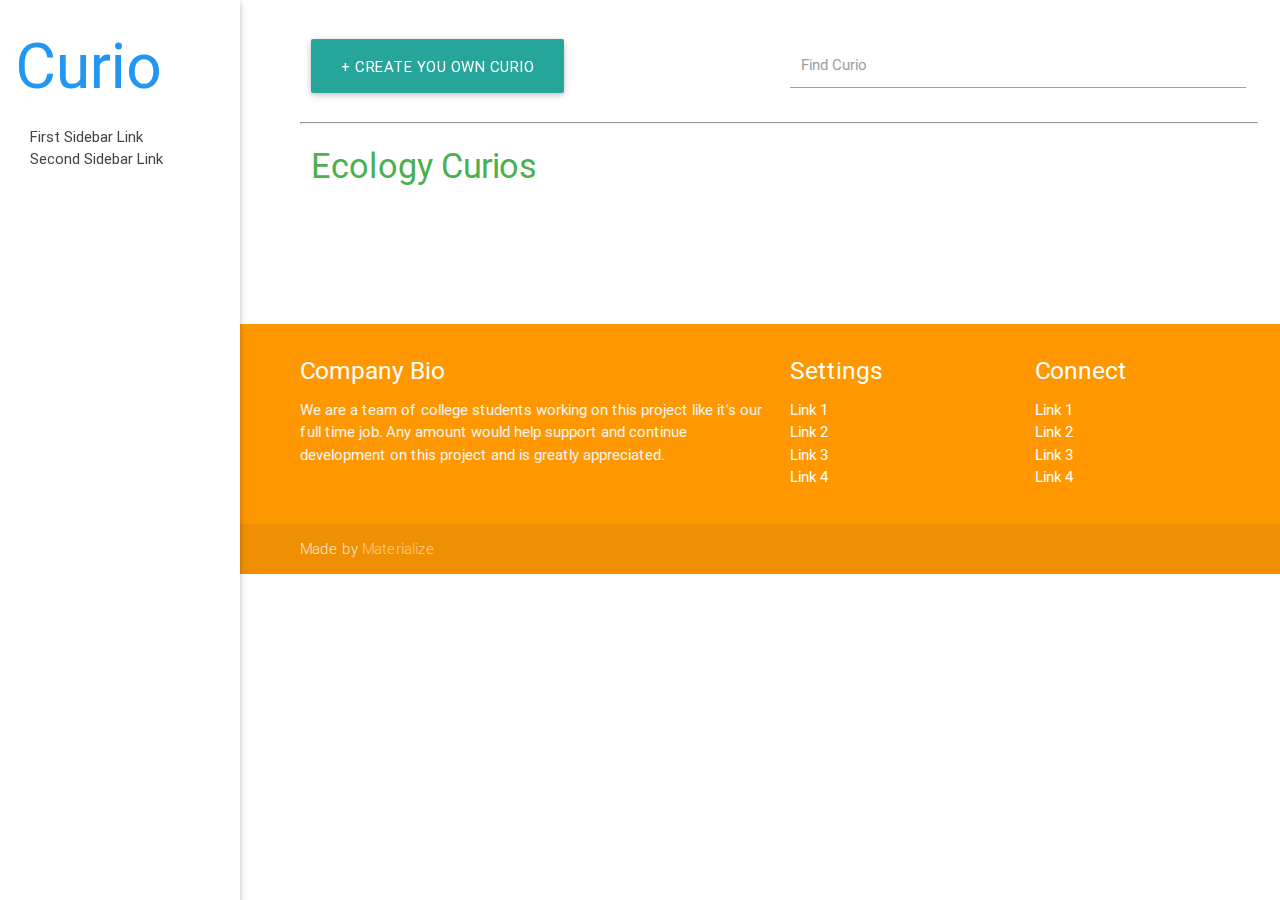
==== index.html @ 86c83378 "added html and styling files" ====
<!DOCTYPE html>
<html lang="en">
<head>
  <meta http-equiv="Content-Type" content="text/html; charset=UTF-8"/>
  <meta name="viewport" content="width=device-width, initial-scale=1, maximum-scale=1.0, user-scalable=no"/>
  <title>Starter Template - Materialize</title>

  <!-- CSS  -->
  <link href="css/materialize.css" type="text/css" rel="stylesheet" media="screen,projection"/>
  <link href="css/style.css" type="text/css" rel="stylesheet" media="screen,projection"/>
</head>
<body>
  <header>
    <ul class="side-nav fixed">
      <li><h1 class="blue-text">Curio</h1></li>
      <li><a href="#!">First Sidebar Link</a></li>
      <li><a href="#!">Second Sidebar Link</a></li>
    </ul>
    <ul id="slide-out" class="side-nav">
      <li><a href="#!">First Sidebar Link</a></li>
      <li><a href="#!">Second Sidebar Link</a></li>
    </ul>
    <a href="#" data-activates="slide-out" class="button-collapse"><i class="mdi-navigation-menu"></i></a>

  </header>
  <div style="margin-left:100px;">

      <div class="section no-pad-bot" id="index-banner">
    <div class="container row">
        <div class="col s6">
          <a class="waves-effect waves-light btn-large">+ Create You Own Curio</a>
        </div>
          <form class="col s6">
          <div class="input-field" style="margin-top:3px;">
            <input type="text" id="search_query"></input><label for="search_query">Find Curio</label>
          </div>
          </form>
      <br><br>
      <hr class="col s12">
      <h4 class="header green-text darken-1 col s12">Ecology Curios</h4>
    </div>
  </div>


  <div class="container">
    <div class="section">

    </div>
    <br><br>

    <div class="section">

    </div>
  </div>
  <footer class="page-footer orange">
    <div class="container">
      <div class="row">
        <div class="col l6 s12">
          <h5 class="white-text">Company Bio</h5>
          <p class="grey-text text-lighten-4">We are a team of college students working on this project like it's our full time job. Any amount would help support and continue development on this project and is greatly appreciated.</p>


        </div>
        <div class="col l3 s12">
          <h5 class="white-text">Settings</h5>
          <ul>
            <li><a class="white-text" href="#!">Link 1</a></li>
            <li><a class="white-text" href="#!">Link 2</a></li>
            <li><a class="white-text" href="#!">Link 3</a></li>
            <li><a class="white-text" href="#!">Link 4</a></li>
          </ul>
        </div>
        <div class="col l3 s12">
          <h5 class="white-text">Connect</h5>
          <ul>
            <li><a class="white-text" href="#!">Link 1</a></li>
            <li><a class="white-text" href="#!">Link 2</a></li>
            <li><a class="white-text" href="#!">Link 3</a></li>
            <li><a class="white-text" href="#!">Link 4</a></li>
          </ul>
        </div>
      </div>
    </div>
    <div class="footer-copyright">
      <div class="container">
      Made by <a class="orange-text text-lighten-3" href="http://materializecss.com">Materialize</a>
      </div>
    </div>
  </footer>
  </div>      




  <!--  Scripts-->
  <script src="https://code.jquery.com/jquery-2.1.1.min.js"></script>
  <script src="js/materialize.js"></script>
  <script src="js/init.js"></script>

  </body>
</html>
---- css/style.css ----
/* Custom Stylesheet */
/**
 * Use this file to override Materialize files so you can update
 * the core Materialize files in the future
 *
 * Made By MaterializeCSS.com
 */

.icon-block {
  padding: 0 15px;
}

.container{
	width: 85%;
	margin: 0 0 0 auto;
}
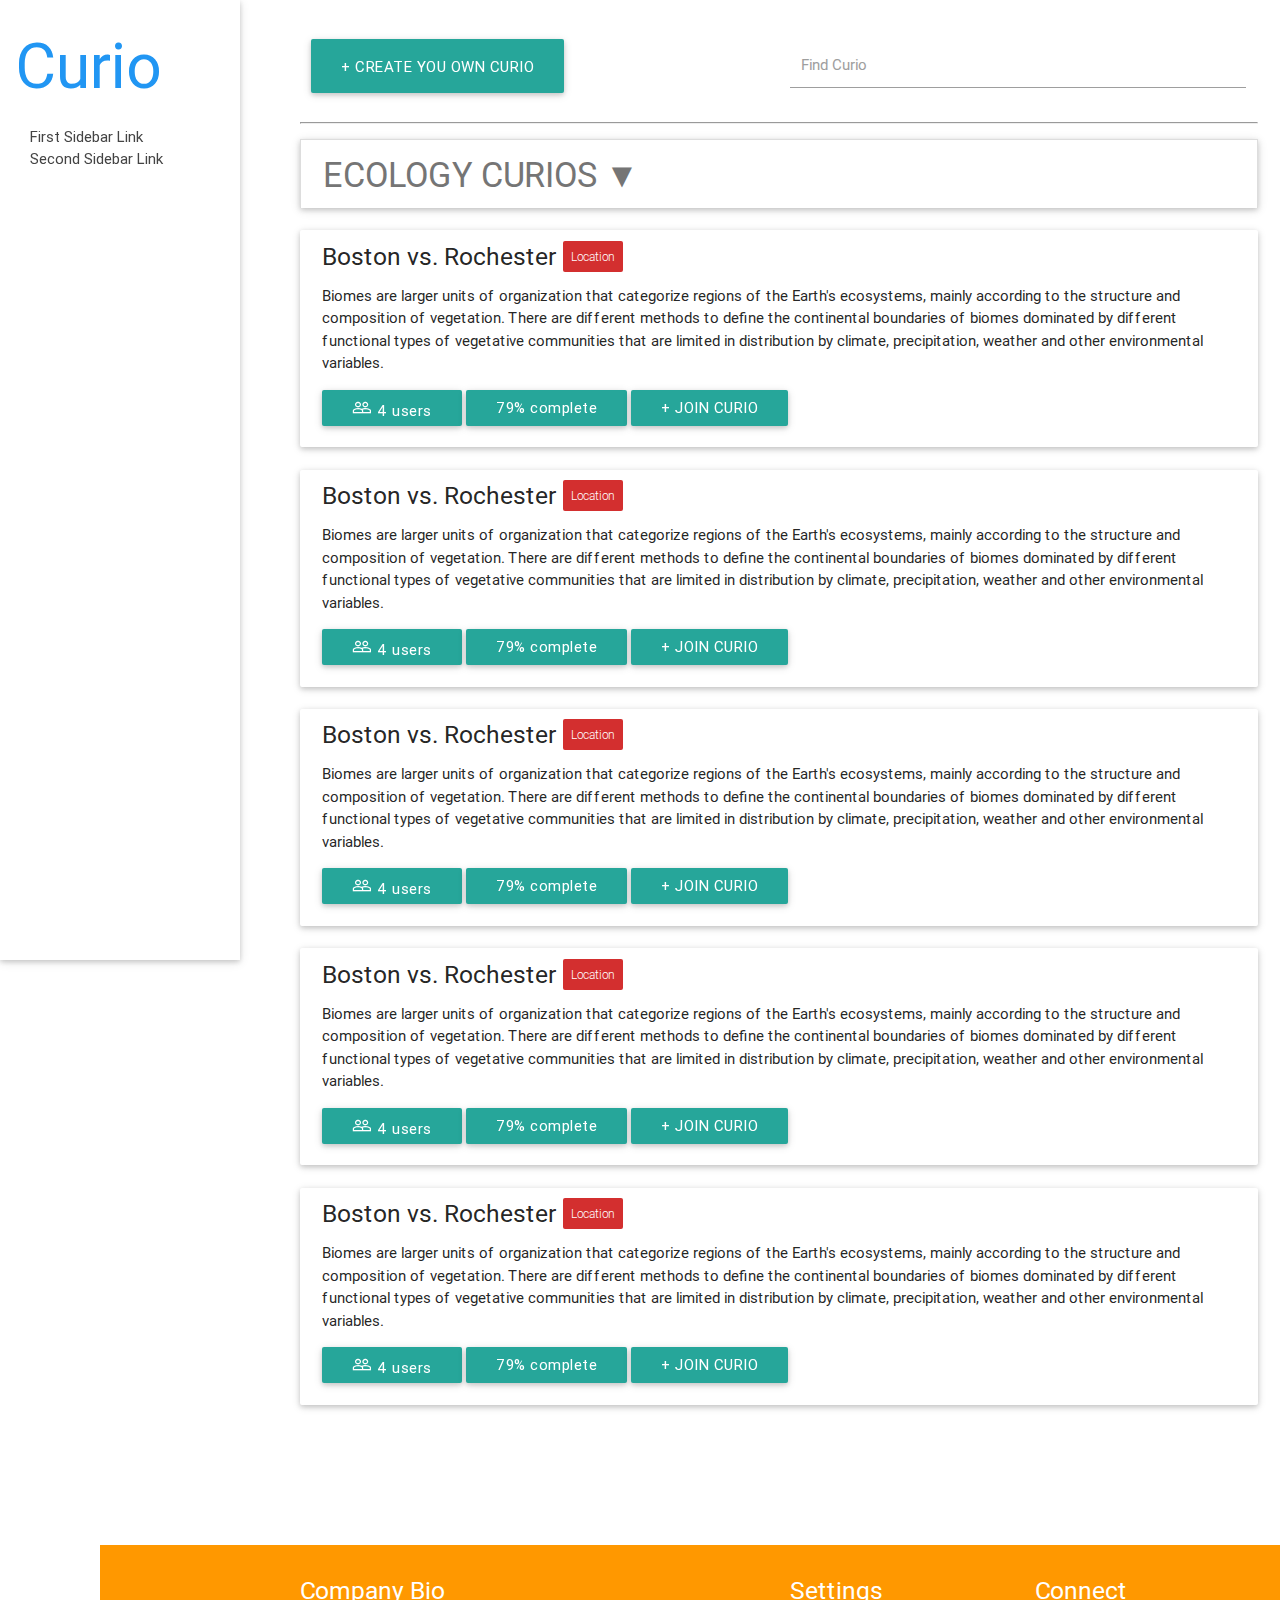
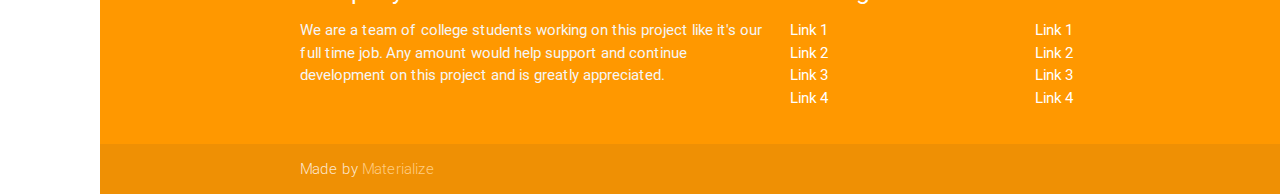
==== commit d2e4e235: "homepage structure complete" ====
--- a/index.html
+++ b/index.html
@@ -37,7 +37,58 @@
           </form>
       <br><br>
       <hr class="col s12">
-      <h4 class="header green-text darken-1 col s12">Ecology Curios</h4>
+      <ul class="col s12 collapsible" data-collapsible="accordion">
+        <li>
+          <div class="collapsible-header" style="border-bottom:none; padding: 0px;"><h4 class="col s12 grey-text text-darken-1">ECOLOGY CURIOS &#9660;</h4></div>
+          <div class="collapsible-body col m12"><p>The scope of ecology contains a wide array of interacting levels of organization spanning micro-level (e.g., cells) to planetary scale (e.g., biosphere) phenomena. Ecosystems, for example, contain abiotic resources and interacting life forms (i.e., individual organisms that aggregate into populations which aggregate into distinct ecological communities). Ecosystems are dynamic, they do not always follow a linear successional path, but they are always changing, sometimes rapidly and sometimes so slowly that it can take thousands of years for ecological processes to bring about certain successional stages of a forest. An ecosystem's area can vary greatly, from tiny to vast. A single tree is of little consequence to the classification of a forest ecosystem, but critically relevant to organisms living in and on it. Several generations of an aphid population can exist over the lifespan of a single leaf. Each of those aphids, in turn, support diverse bacterial communities. The nature of connections in ecological communities cannot be explained by knowing the details of each species in isolation, because the emergent pattern is neither revealed nor predicted until the ecosystem is studied as an integrated whole. Some ecological principles, however, do exhibit collective properties where the sum of the components explain the properties of the whole, such as birth rates of a population being equal to the sum of individual births over a designated time frame.</p></div>
+        </li>
+      </ul>
+      
+      <div class="card-panel col s12">
+        <div class="col m12">
+        <h5 class="">Boston vs. Rochester <span class="tags red darken-2">Location</span></h5>
+        <p>
+          Biomes are larger units of organization that categorize regions of the Earth's ecosystems, mainly according to the structure and composition of vegetation. There are different methods to define the continental boundaries of biomes dominated by different functional types of vegetative communities that are limited in distribution by climate, precipitation, weather and other environmental variables. 
+        </p>
+        <a class="waves-effect waves-light btn"><i class="mdi-social-people-outline"></i> 4 users</a> <a class="waves-effect waves-light btn">79% complete</a> <a class="waves-effect waves-light btn">+ JOIN CURIO</a>
+        </div>
+      </div>
+      <div class="card-panel col s12">
+        <div class="col m12">
+        <h5 class="">Boston vs. Rochester <span class="tags red darken-2">Location</span></h5>
+        <p>
+          Biomes are larger units of organization that categorize regions of the Earth's ecosystems, mainly according to the structure and composition of vegetation. There are different methods to define the continental boundaries of biomes dominated by different functional types of vegetative communities that are limited in distribution by climate, precipitation, weather and other environmental variables. 
+        </p>
+        <a class="waves-effect waves-light btn"><i class="mdi-social-people-outline"></i> 4 users</a> <a class="waves-effect waves-light btn">79% complete</a> <a class="waves-effect waves-light btn">+ JOIN CURIO</a>
+        </div>
+      </div>
+      <div class="card-panel col s12">
+        <div class="col m12">
+        <h5 class="">Boston vs. Rochester <span class="tags red darken-2">Location</span></h5>
+        <p>
+          Biomes are larger units of organization that categorize regions of the Earth's ecosystems, mainly according to the structure and composition of vegetation. There are different methods to define the continental boundaries of biomes dominated by different functional types of vegetative communities that are limited in distribution by climate, precipitation, weather and other environmental variables. 
+        </p>
+        <a class="waves-effect waves-light btn"><i class="mdi-social-people-outline"></i> 4 users</a> <a class="waves-effect waves-light btn">79% complete</a> <a class="waves-effect waves-light btn">+ JOIN CURIO</a>
+        </div>
+      </div>
+      <div class="card-panel col s12">
+        <div class="col m12">
+        <h5 class="">Boston vs. Rochester <span class="tags red darken-2">Location</span></h5>
+        <p>
+          Biomes are larger units of organization that categorize regions of the Earth's ecosystems, mainly according to the structure and composition of vegetation. There are different methods to define the continental boundaries of biomes dominated by different functional types of vegetative communities that are limited in distribution by climate, precipitation, weather and other environmental variables. 
+        </p>
+        <a class="waves-effect waves-light btn"><i class="mdi-social-people-outline"></i> 4 users</a> <a class="waves-effect waves-light btn">79% complete</a> <a class="waves-effect waves-light btn">+ JOIN CURIO</a>
+        </div>
+      </div>
+      <div class="card-panel col s12">
+        <div class="col m12">
+        <h5 class="">Boston vs. Rochester <span class="tags red darken-2">Location</span></h5>
+        <p>
+          Biomes are larger units of organization that categorize regions of the Earth's ecosystems, mainly according to the structure and composition of vegetation. There are different methods to define the continental boundaries of biomes dominated by different functional types of vegetative communities that are limited in distribution by climate, precipitation, weather and other environmental variables. 
+        </p>
+        <a class="waves-effect waves-light btn"><i class="mdi-social-people-outline"></i> 4 users</a> <a class="waves-effect waves-light btn">79% complete</a> <a class="waves-effect waves-light btn">+ JOIN CURIO</a>
+        </div>
+      </div>
     </div>
   </div>
 
--- a/css/style.css
+++ b/css/style.css
@@ -13,4 +13,20 @@
 .container{
 	width: 85%;
 	margin: 0 0 0 auto;
+}
+
+.tags{
+	font-weight: 300;
+font-size: 0.8rem;
+color: #fff;
+-webkit-border-radius: 2px;
+-moz-border-radius: 2px;
+border-radius: 2px;
+padding: 8px;
+line-height: 27px;
+vertical-align: top;
+}
+
+.btn{
+	text-transform: none;
 }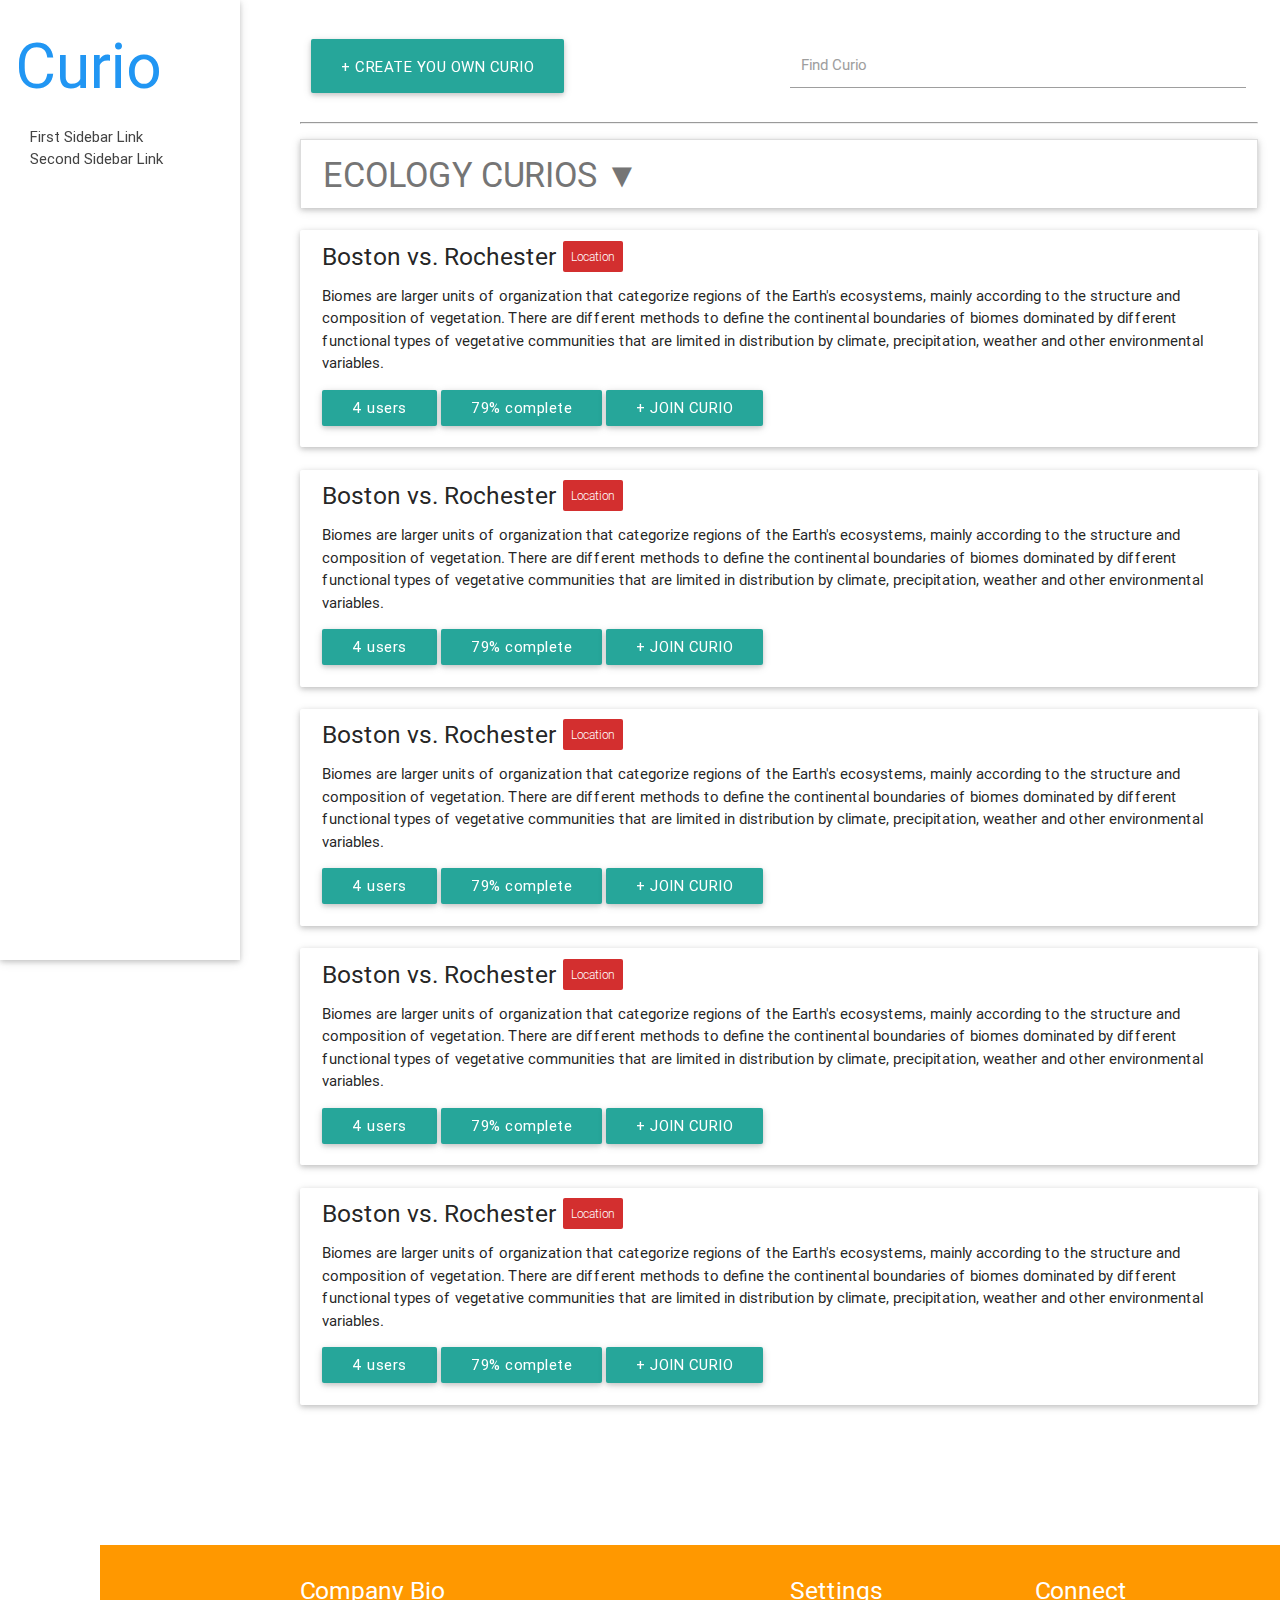
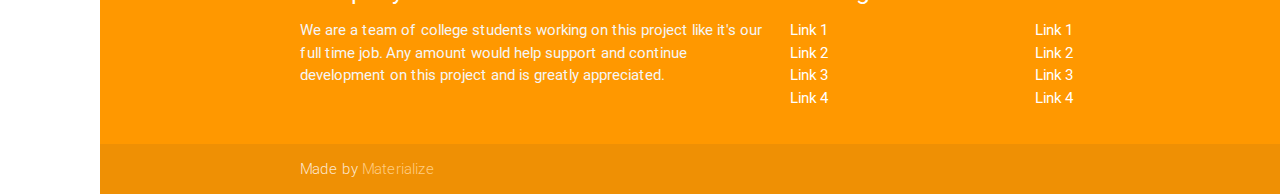
==== commit 9d0734f7: "added dashboard, profile, and intro pages" ====
--- a/index.html
+++ b/index.html
@@ -50,7 +50,7 @@
         <p>
           Biomes are larger units of organization that categorize regions of the Earth's ecosystems, mainly according to the structure and composition of vegetation. There are different methods to define the continental boundaries of biomes dominated by different functional types of vegetative communities that are limited in distribution by climate, precipitation, weather and other environmental variables. 
         </p>
-        <a class="waves-effect waves-light btn"><i class="mdi-social-people-outline"></i> 4 users</a> <a class="waves-effect waves-light btn">79% complete</a> <a class="waves-effect waves-light btn">+ JOIN CURIO</a>
+        <a class="waves-effect waves-light btn">4 users</a> <a class="waves-effect waves-light btn">79% complete</a> <a class="waves-effect waves-light btn">+ JOIN CURIO</a>
         </div>
       </div>
       <div class="card-panel col s12">
@@ -59,7 +59,7 @@
         <p>
           Biomes are larger units of organization that categorize regions of the Earth's ecosystems, mainly according to the structure and composition of vegetation. There are different methods to define the continental boundaries of biomes dominated by different functional types of vegetative communities that are limited in distribution by climate, precipitation, weather and other environmental variables. 
         </p>
-        <a class="waves-effect waves-light btn"><i class="mdi-social-people-outline"></i> 4 users</a> <a class="waves-effect waves-light btn">79% complete</a> <a class="waves-effect waves-light btn">+ JOIN CURIO</a>
+        <a class="waves-effect waves-light btn">4 users</a> <a class="waves-effect waves-light btn">79% complete</a> <a class="waves-effect waves-light btn">+ JOIN CURIO</a>
         </div>
       </div>
       <div class="card-panel col s12">
@@ -68,7 +68,7 @@
         <p>
           Biomes are larger units of organization that categorize regions of the Earth's ecosystems, mainly according to the structure and composition of vegetation. There are different methods to define the continental boundaries of biomes dominated by different functional types of vegetative communities that are limited in distribution by climate, precipitation, weather and other environmental variables. 
         </p>
-        <a class="waves-effect waves-light btn"><i class="mdi-social-people-outline"></i> 4 users</a> <a class="waves-effect waves-light btn">79% complete</a> <a class="waves-effect waves-light btn">+ JOIN CURIO</a>
+        <a class="waves-effect waves-light btn">4 users</a> <a class="waves-effect waves-light btn">79% complete</a> <a class="waves-effect waves-light btn">+ JOIN CURIO</a>
         </div>
       </div>
       <div class="card-panel col s12">
@@ -77,7 +77,7 @@
         <p>
           Biomes are larger units of organization that categorize regions of the Earth's ecosystems, mainly according to the structure and composition of vegetation. There are different methods to define the continental boundaries of biomes dominated by different functional types of vegetative communities that are limited in distribution by climate, precipitation, weather and other environmental variables. 
         </p>
-        <a class="waves-effect waves-light btn"><i class="mdi-social-people-outline"></i> 4 users</a> <a class="waves-effect waves-light btn">79% complete</a> <a class="waves-effect waves-light btn">+ JOIN CURIO</a>
+        <a class="waves-effect waves-light btn">4 users</a> <a class="waves-effect waves-light btn">79% complete</a> <a class="waves-effect waves-light btn">+ JOIN CURIO</a>
         </div>
       </div>
       <div class="card-panel col s12">
@@ -86,7 +86,7 @@
         <p>
           Biomes are larger units of organization that categorize regions of the Earth's ecosystems, mainly according to the structure and composition of vegetation. There are different methods to define the continental boundaries of biomes dominated by different functional types of vegetative communities that are limited in distribution by climate, precipitation, weather and other environmental variables. 
         </p>
-        <a class="waves-effect waves-light btn"><i class="mdi-social-people-outline"></i> 4 users</a> <a class="waves-effect waves-light btn">79% complete</a> <a class="waves-effect waves-light btn">+ JOIN CURIO</a>
+        <a class="waves-effect waves-light btn">4 users</a> <a class="waves-effect waves-light btn">79% complete</a> <a class="waves-effect waves-light btn">+ JOIN CURIO</a>
         </div>
       </div>
     </div>
